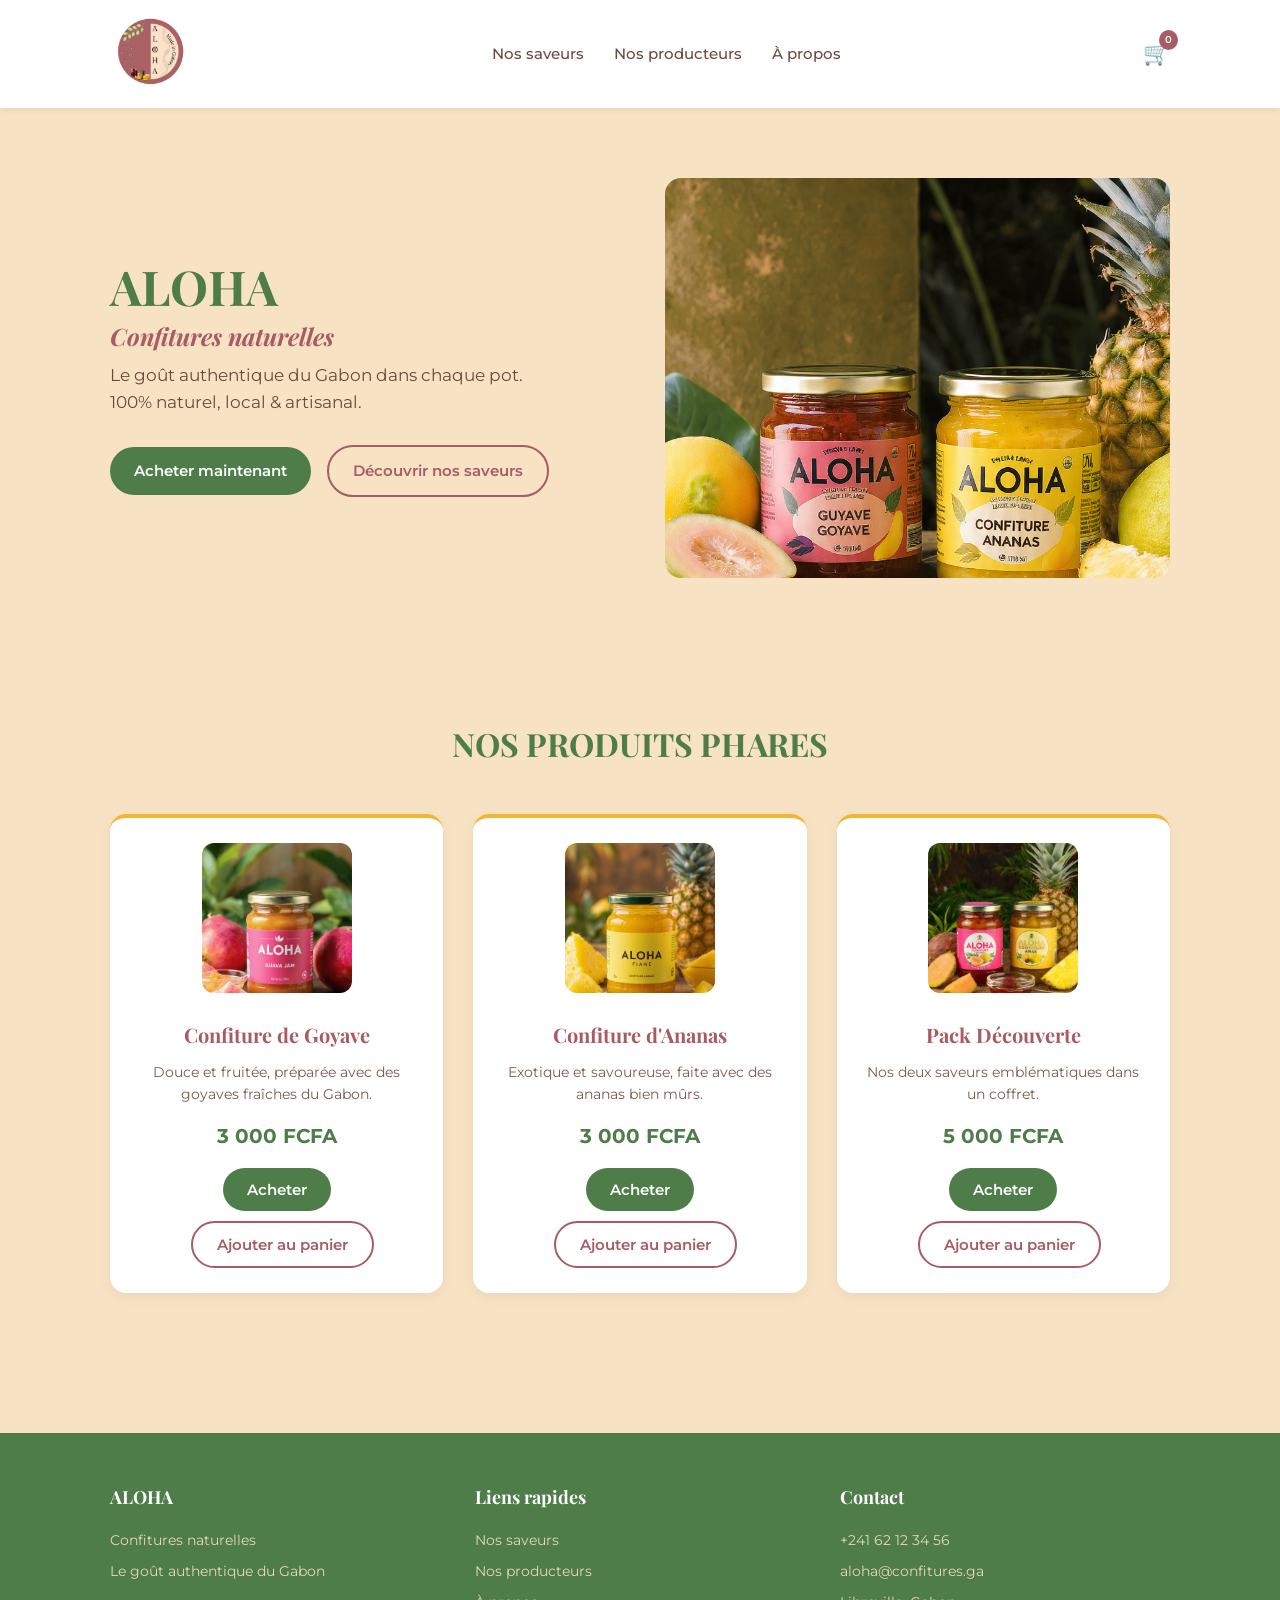
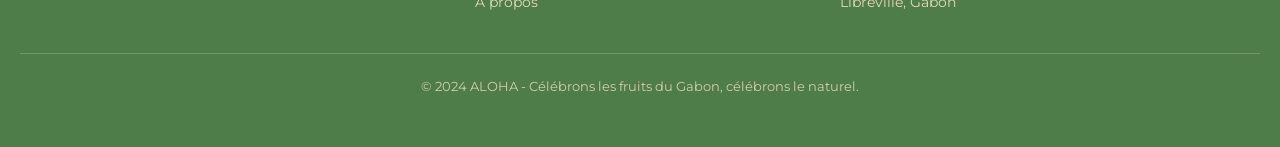
==== index.html @ ae3e5c3c "ajout des images" ====
<!DOCTYPE html>
<html lang="fr">
<head>
<meta charset="UTF-8">
<meta name="viewport" content="width=device-width, initial-scale=1.0">
<title>Aloha - Confitures naturelles</title>
<link href="https://fonts.googleapis.com/css2?family=Playfair+Display:wght@700&family=Montserrat:wght@400;500;600&display=swap" rel="stylesheet">
<link rel="stylesheet" href="/css/style.css">
</head>
<body>

<nav>
  <div class="container">
    <img src="/images/logo2.png" alt="Aloha Confitures naturelles" class="logo">
    <ul class="nav-links">
      <li><a href="/saveur.html">Nos saveurs</a></li>
      <li><a href="/producteur.html">Nos producteurs</a></li>
      <li><a href="#apropos">À propos</a></li>
    </ul>
    <a href="/panier.html" class="panier">🛒<span>0</span></a>
  </div>
</nav>

<section class="hero container">
  <div>
    <h1>ALOHA<span>Confitures naturelles</span></h1>
    <p>Le goût authentique du Gabon dans chaque pot.<br>100% naturel, local & artisanal.</p>
    <a href="#saveurs" class="btn">Acheter maintenant</a>
    <a href="#saveurs" class="btn btn-outline">Découvrir nos saveurs</a>
  </div>
  <img src="/images/hero.jpg" alt="Pots Aloha Goyave et Ananas avec fruits frais">
</section>

<section id="saveurs" class="produits">
  <div class="container">
    <h2>NOS PRODUITS PHARES</h2>
    <div class="grid">
      <div class="card">
        <img src="/images/goyave.jpg" alt="Confiture de Goyave">
        <h3>Confiture de Goyave</h3>
        <p>Douce et fruitée, préparée avec des goyaves fraîches du Gabon.</p>
        <span class="prix">3 000 FCFA</span>
        <div class="btn-group">
          <button class="btn">Acheter</button>
          <button class="btn btn-outline">Ajouter au panier</button>
        </div>
      </div>
      <div class="card">
        <img src="/images/ananas.jpg" alt="Confiture d'Ananas">
        <h3>Confiture d'Ananas</h3>
        <p>Exotique et savoureuse, faite avec des ananas bien mûrs.</p>
        <span class="prix">3 000 FCFA</span>
        <div class="btn-group">
          <button class="btn">Acheter</button>
          <button class="btn btn-outline">Ajouter au panier</button>
        </div>
      </div>
      <div class="card">
        <img src="/images/lesdeux.jpg" alt="Pack Découverte">
        <h3>Pack Découverte</h3>
        <p>Nos deux saveurs emblématiques dans un coffret.</p>
        <span class="prix">5 000 FCFA</span>
        <div class="btn-group">
          <button class="btn">Acheter</button>
          <button class="btn btn-outline">Ajouter au panier</button>
        </div>
      </div>
    </div>
  </div>
</section>

<footer>
  <div class="container footer-grid">
    <div>
      <h4>ALOHA</h4>
      <p>Confitures naturelles<br>Le goût authentique du Gabon</p>
    </div>
    <div>
      <h4>Liens rapides</h4>
      <a href="#saveurs">Nos saveurs</a><br>
      <a href="#producteurs">Nos producteurs</a><br>
      <a href="#apropos">À propos</a>
    </div>
    <div>
      <h4>Contact</h4>
      <p>+241 62 12 34 56<br>aloha@confitures.ga<br>Libreville, Gabon</p>
    </div>
  </div>
  <div class="copy">© 2024 ALOHA - Célébrons les fruits du Gabon, célébrons le naturel.</div>
</footer>
<script src="script.js"></script>
</body>
</html>
---- css/style.css ----
/* ===== CHARTE ALOHA ===== */
:root{
  --goyave: #A85B63;
  --creme: #F7E2C4;
  --ananas: #F2B632;
  --feuillage: #4E7D4A;
  --terre: #6B4A3D;
}

/* ===== RESET ===== */
*{
  margin: 0;
  padding: 0;
  box-sizing: border-box;
}

body{
  font-family: 'Montserrat', sans-serif;
  background: var(--creme);
  color: var(--terre);
  line-height: 1.6;
}

.container{
  max-width: 1100px;
  margin: 0 auto;
  padding: 0 20px;
}

h1, h2, h3{
  font-family: 'Playfair Display', serif;
  font-weight: 700;
}

/* ===== NAV ===== */
nav{
  background: #fff;
  box-shadow: 0 2px 8px rgba(0,0,0,0.06);
  position: sticky;
  top: 0;
  z-index: 100;
}

nav .container{
  display: flex;
  align-items: center;
  justify-content: space-between;
  padding: 14px 20px;
}

.logo{
 height: 5rem;
}

.nav-links{
  display: flex;
  gap: 30px;
  list-style: none;
}

.nav-links a{
  text-decoration: none;
  color: var(--terre);
  font-weight: 500;
  font-size: 15px;
  transition: color 0.2s;
}

.nav-links a:hover{
  color: var(--goyave);
}

.panier{
  font-size: 22px;
  text-decoration: none;
  position: relative;
}

.panier span{
  position: absolute;
  top: -6px;
  right: -8px;
  background: var(--goyave);
  color: #fff;
  font-size: 10px;
  border-radius: 50%;
  padding: 2px 6px;
  font-weight: 600;
}

/* ===== HERO ===== */
.hero{
  display: grid;
  grid-template-columns: 1fr 1fr;
  gap: 50px;
  align-items: center;
  padding: 70px 20px;
}

.hero h1{
  font-size: 48px;
  color: var(--feuillage);
  line-height: 1.15;
  margin-bottom: 12px;
}

.hero h1 span{
  color: var(--goyave);
  font-style: italic;
  display: block;
  font-size: 24px;
  margin-top: 8px;
}

.hero p{
  margin-bottom: 28px;
  color: var(--terre);
  font-size: 17px;
}

.hero img{
  width: 100%;
  height: 400px;
  background: #e8e8e8;
  border-radius: 16px;
  object-fit: cover;
}

/* ===== BOUTONS ===== */
.btn{
  background: var(--feuillage);
  color: #fff;
  padding: 12px 24px;
  border-radius: 30px;
  text-decoration: none;
  display: inline-block;
  font-weight: 600;
  border: 0;
  cursor: pointer;
  transition: all 0.2s;
  font-family: 'Montserrat', sans-serif;
  font-size: 15px;
}

.btn:hover{
  background: var(--goyave);
  transform: translateY(-2px);
}

.btn-outline{
  background: transparent;
  border: 2px solid var(--goyave);
  color: var(--goyave);
  margin-left: 12px;
}

.btn-outline:hover{
  background: var(--goyave);
  color: #fff;
}

.btn-group{
  display: flex;
  gap: 10px;
  justify-content: center;
  flex-wrap: wrap;
}

/* ===== PRODUITS ===== */
.produits{
  padding: 70px 20px;
}

.produits h2{
  text-align: center;
  font-size: 32px;
  margin-bottom: 45px;
  color: var(--feuillage);
}

.grid{
  display: grid;
  grid-template-columns: repeat(auto-fit, minmax(280px, 1fr));
  gap: 30px;
}

.card{
  background: #fff;
  padding: 25px;
  border-radius: 16px;
  text-align: center;
  box-shadow: 0 4px 14px rgba(0,0,0,0.05);
  border-top: 4px solid var(--ananas);
  transition: transform 0.2s;
}

.card:hover{
  transform: translateY(-5px);
}

.card img{
  width: 150px;
  height: 150px;
  background: #e8e8e8;
  border-radius: 12px;
  margin-bottom: 18px;
  object-fit: cover;
}

.card h3{
  margin-bottom: 10px;
  font-size: 20px;
  color: var(--goyave);
}

.card p{
  font-size: 14px;
  color: var(--terre);
  margin-bottom: 14px;
  opacity: 0.9;
}

.prix{
  font-weight: 700;
  color: var(--feuillage);
  font-size: 20px;
  margin-bottom: 16px;
  display: block;
}

/* ===== FOOTER ===== */
footer{
  background: var(--feuillage);
  color: var(--creme);
  padding: 50px 20px;
  margin-top: 70px;
}

.footer-grid{
  display: grid;
  grid-template-columns: repeat(auto-fit, minmax(200px, 1fr));
  gap: 35px;
}

footer h4{
  font-family: 'Playfair Display', serif;
  margin-bottom: 14px;
  font-size: 18px;
  color: #fff;
}

footer p, footer a{
  font-size: 14px;
  color: var(--creme);
  text-decoration: none;
  line-height: 2.2;
  opacity: 0.9;
}

footer a:hover{
  opacity: 1;
  text-decoration: underline;
}

.copy{
  border-top: 1px solid rgba(247,226,196,0.3);
  margin-top: 35px;
  padding-top: 22px;
  text-align: center;
  font-size: 13px;
  opacity: 0.8;
}

/* ===== MOBILE ===== */
@media(max-width: 768px){
  .hero{
    grid-template-columns: 1fr;
    text-align: center;
    padding: 40px 20px;
  }
  
  .hero img{
    order: -1;
    height: 280px;
  }
  
  .nav-links{
    display: none;
  }
  
  .btn-group{
    flex-direction: column;
  }
  
  .btn-outline{
    margin-left: 0;
    margin-top: 10px;
  }
}
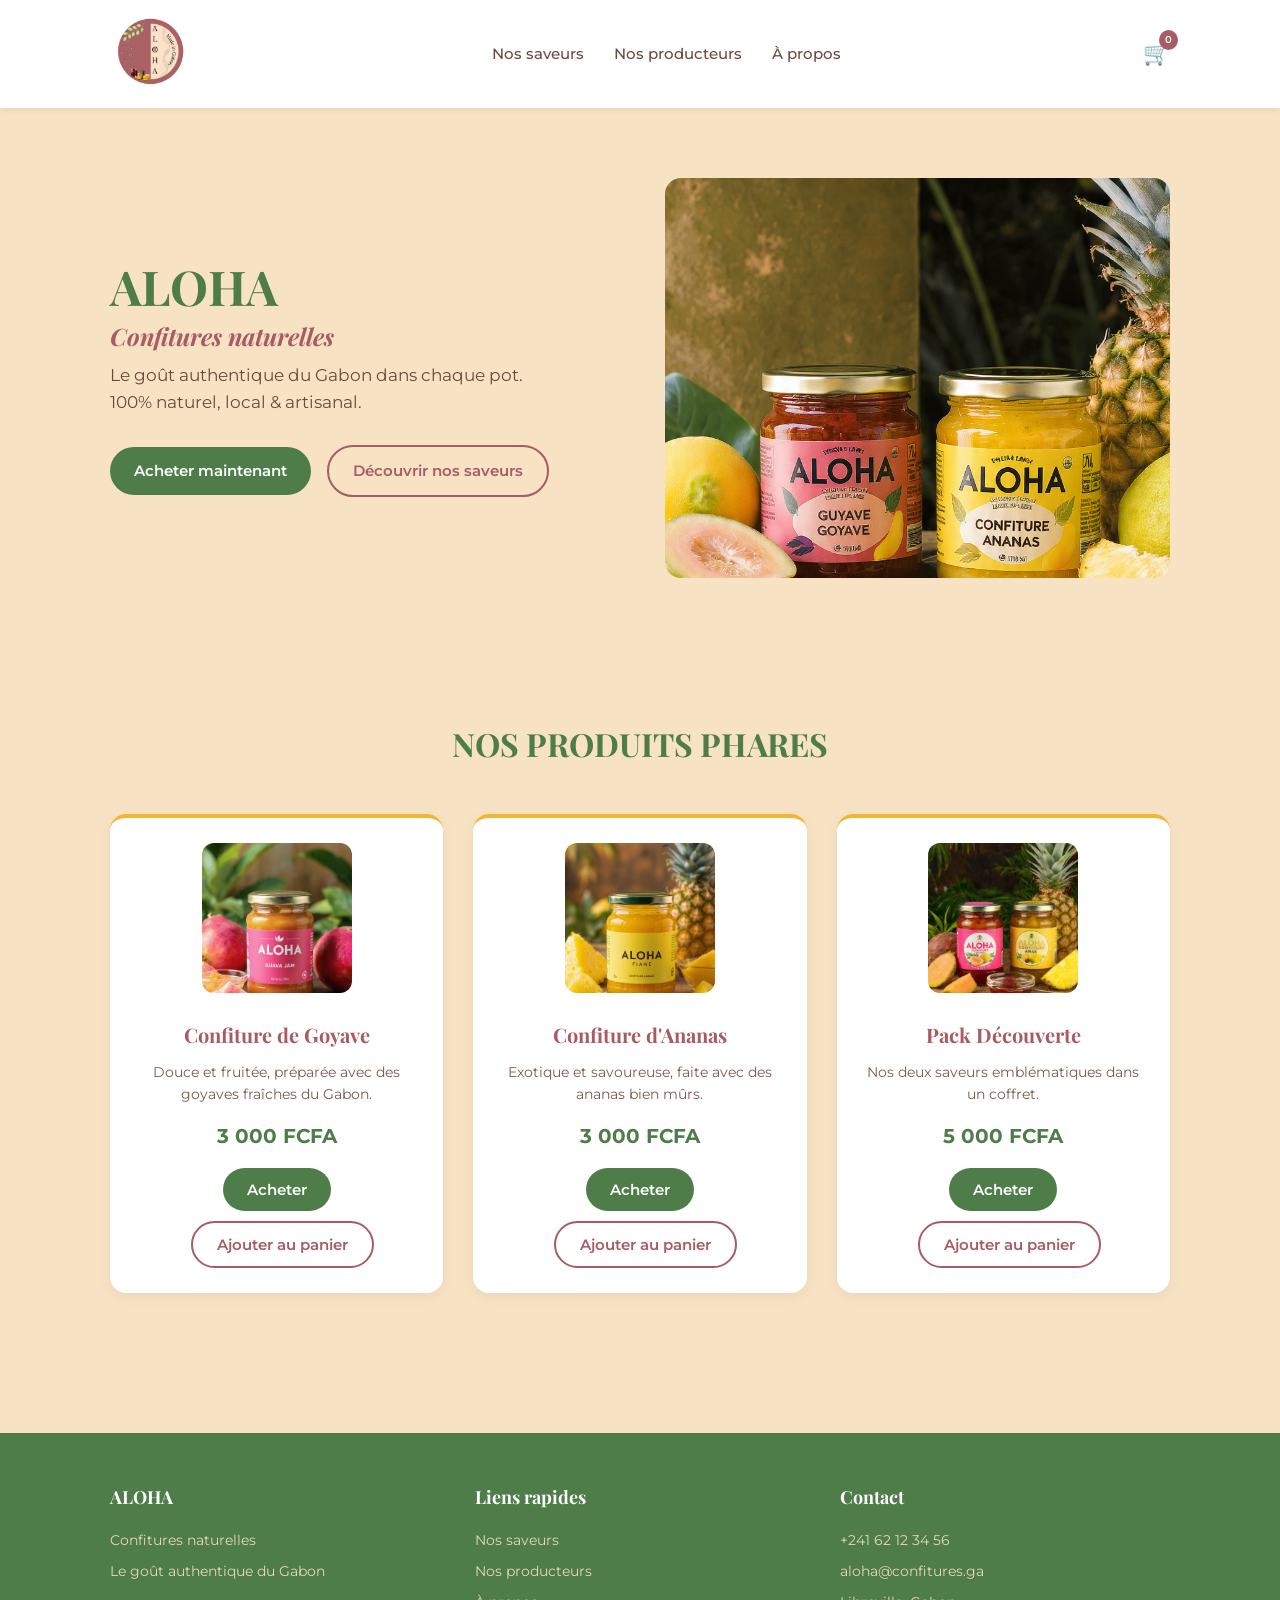
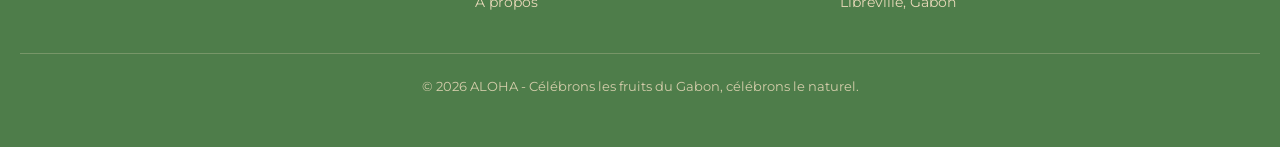
==== commit 2195ad35: "modification du footer" ====
--- a/index.html
+++ b/index.html
@@ -86,7 +86,7 @@
       <p>+241 62 12 34 56<br>aloha@confitures.ga<br>Libreville, Gabon</p>
     </div>
   </div>
-  <div class="copy">© 2024 ALOHA - Célébrons les fruits du Gabon, célébrons le naturel.</div>
+  <div class="copy">© 2026 ALOHA - Célébrons les fruits du Gabon, célébrons le naturel.</div>
 </footer>
 <script src="script.js"></script>
 </body>
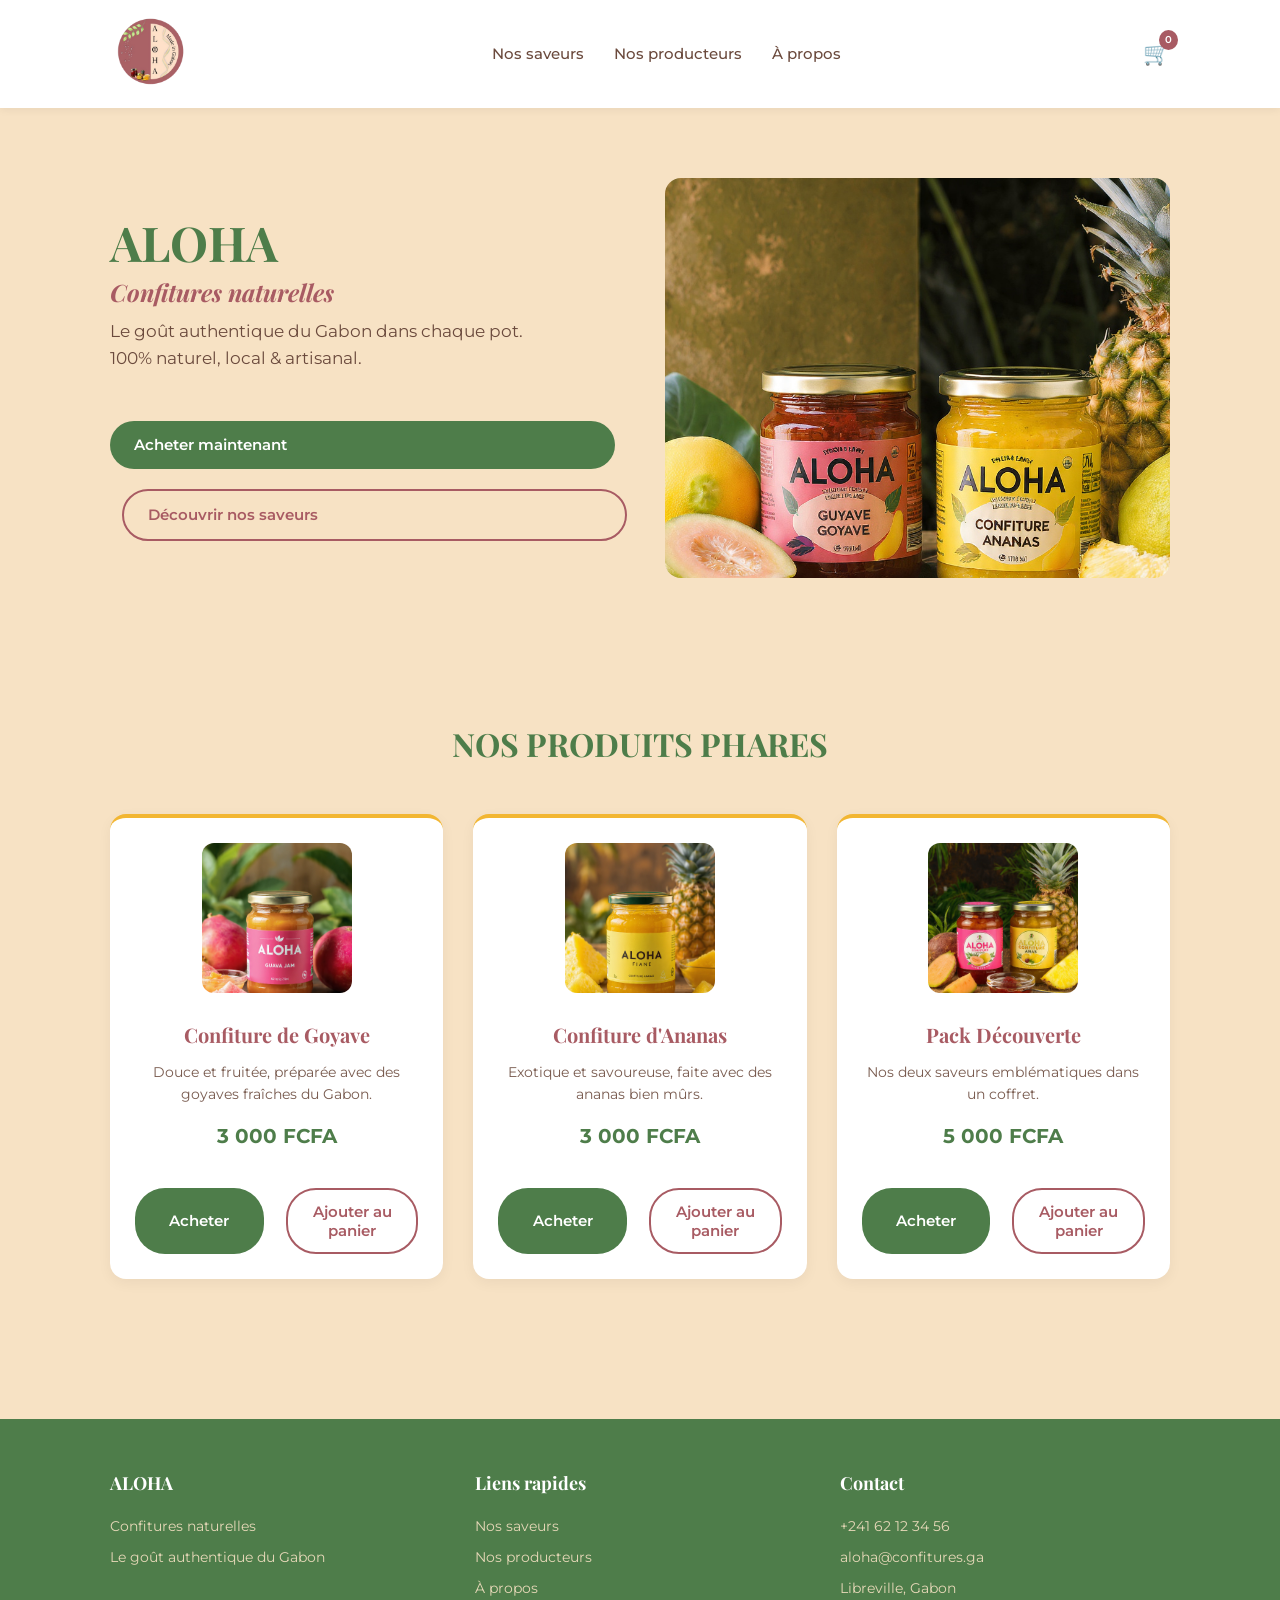
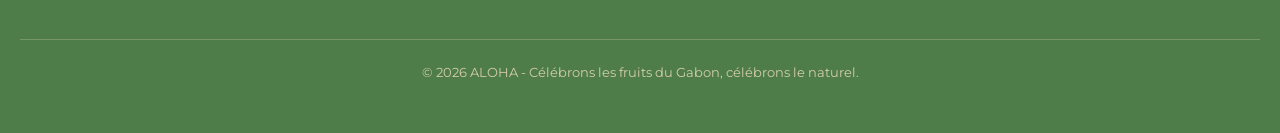
==== commit a0b5ea9c: "ajout du css" ====
--- a/index.html
+++ b/index.html
@@ -5,7 +5,7 @@
 <meta name="viewport" content="width=device-width, initial-scale=1.0">
 <title>Aloha - Confitures naturelles</title>
 <link href="https://fonts.googleapis.com/css2?family=Playfair+Display:wght@700&family=Montserrat:wght@400;500;600&display=swap" rel="stylesheet">
-<link rel="stylesheet" href="/css/style.css">
+<link rel="stylesheet" href="css/style.css">
 </head>
 <body>
 
--- a/css/style.css
+++ b/css/style.css
@@ -1,4 +1,7 @@
 /* ===== CHARTE ALOHA ===== */
+@import url(producteur.css);
+@import url(saveur.css);
+@import url(panier.css);
 :root{
   --goyave: #A85B63;
   --creme: #F7E2C4;
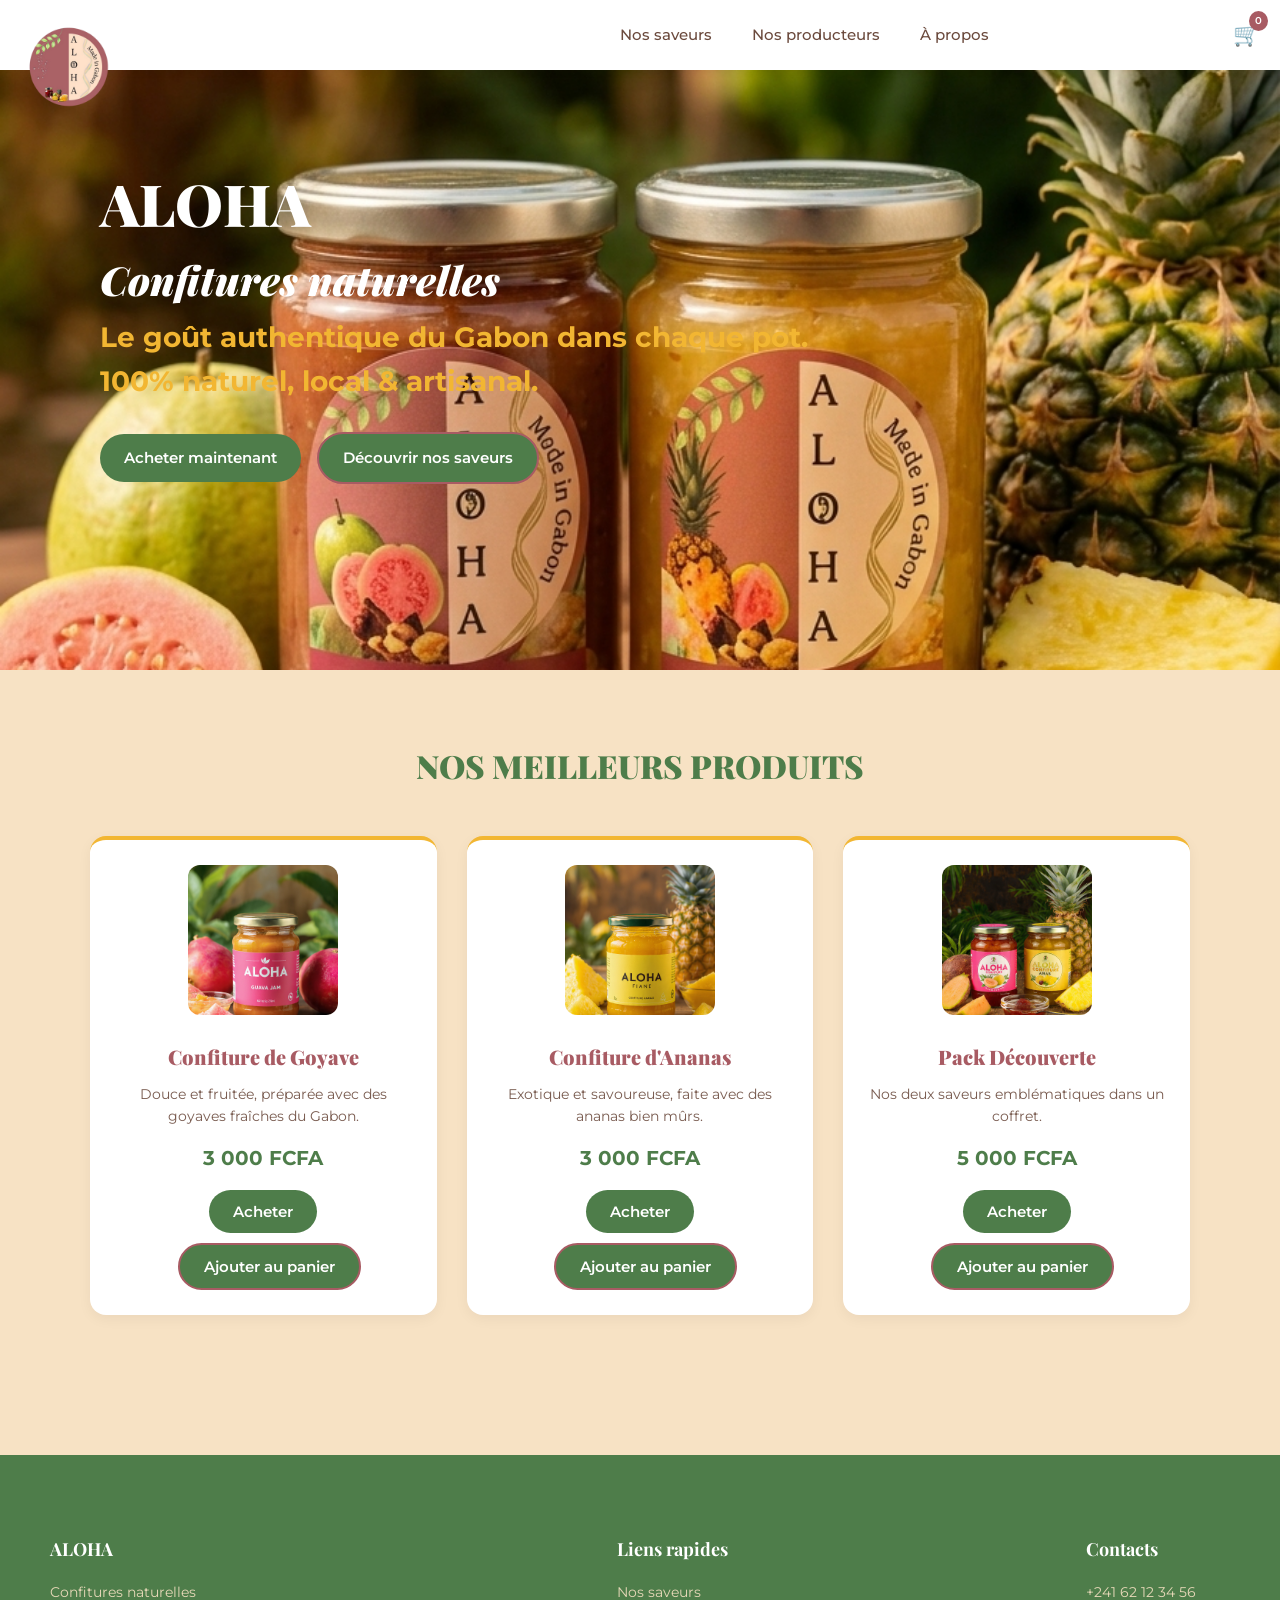
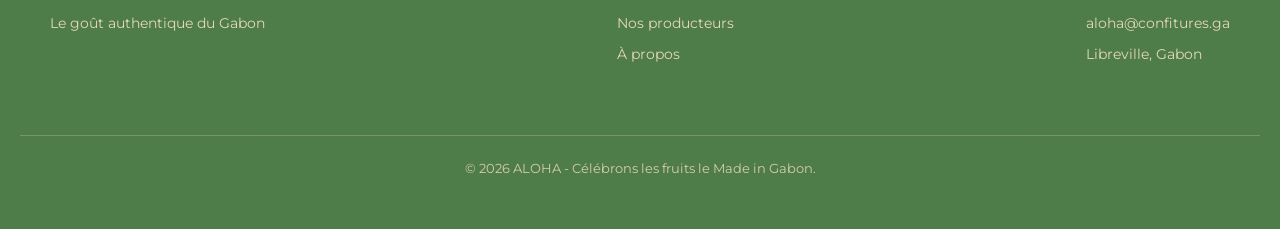
==== commit 37576e7c: "modification de la pade d'accueil" ====
--- a/index.html
+++ b/index.html
@@ -5,7 +5,7 @@
 <meta name="viewport" content="width=device-width, initial-scale=1.0">
 <title>Aloha - Confitures naturelles</title>
 <link href="https://fonts.googleapis.com/css2?family=Playfair+Display:wght@700&family=Montserrat:wght@400;500;600&display=swap" rel="stylesheet">
-<link rel="stylesheet" href="css/style.css">
+<link rel="stylesheet" href="/css/style.css">
 </head>
 <body>
 
@@ -28,12 +28,11 @@
     <a href="#saveurs" class="btn">Acheter maintenant</a>
     <a href="#saveurs" class="btn btn-outline">Découvrir nos saveurs</a>
   </div>
-  <img src="/images/hero.jpg" alt="Pots Aloha Goyave et Ananas avec fruits frais">
 </section>
 
 <section id="saveurs" class="produits">
   <div class="container">
-    <h2>NOS PRODUITS PHARES</h2>
+    <h2>NOS MEILLEURS PRODUITS</h2>
     <div class="grid">
       <div class="card">
         <img src="/images/goyave.jpg" alt="Confiture de Goyave">
@@ -82,11 +81,11 @@
       <a href="#apropos">À propos</a>
     </div>
     <div>
-      <h4>Contact</h4>
+      <h4>Contacts</h4>
       <p>+241 62 12 34 56<br>aloha@confitures.ga<br>Libreville, Gabon</p>
     </div>
   </div>
-  <div class="copy">© 2026 ALOHA - Célébrons les fruits du Gabon, célébrons le naturel.</div>
+  <div class="copy">© 2026 ALOHA - Célébrons les fruits le Made in Gabon.</div>
 </footer>
 <script src="script.js"></script>
 </body>
--- a/css/style.css
+++ b/css/style.css
@@ -1,7 +1,4 @@
 /* ===== CHARTE ALOHA ===== */
-@import url(producteur.css);
-@import url(saveur.css);
-@import url(panier.css);
 :root{
   --goyave: #A85B63;
   --creme: #F7E2C4;
@@ -24,15 +21,10 @@
   line-height: 1.6;
 }
 
-.container{
-  max-width: 1100px;
-  margin: 0 auto;
-  padding: 0 20px;
-}
 
 h1, h2, h3{
   font-family: 'Playfair Display', serif;
-  font-weight: 700;
+  font-weight: 900;
 }
 
 /* ===== NAV ===== */
@@ -42,6 +34,7 @@
   position: sticky;
   top: 0;
   z-index: 100;
+  
 }
 
 nav .container{
@@ -49,16 +42,22 @@
   align-items: center;
   justify-content: space-between;
   padding: 14px 20px;
+  gap:20px;
+  height: 70px;
+  
 }
 
 .logo{
- height: 5rem;
+ height: 6rem;
+ margin-top:  70px;
+ position: absolute;
 }
 
 .nav-links{
   display: flex;
-  gap: 30px;
+  gap: 40px;
   list-style: none;
+  margin-left: 600px;
 }
 
 .nav-links a{
@@ -93,32 +92,35 @@
 
 /* ===== HERO ===== */
 .hero{
-  display: grid;
-  grid-template-columns: 1fr 1fr;
-  gap: 50px;
-  align-items: center;
-  padding: 70px 20px;
+  padding: 100px;
+  height: 600px;
+  background-image: url('/images/bg-img.png');
+  background-size: cover; 
+  background-position: center; 
+  background-repeat: no-repeat; 
 }
 
 .hero h1{
-  font-size: 48px;
-  color: var(--feuillage);
+  font-size: 58px;
+  color: #fff;
   line-height: 1.15;
   margin-bottom: 12px;
 }
 
 .hero h1 span{
-  color: var(--goyave);
+  color: #fff;
   font-style: italic;
   display: block;
-  font-size: 24px;
+  font-size: 40px;
   margin-top: 8px;
+  margin-top: 20px;
 }
 
 .hero p{
   margin-bottom: 28px;
-  color: var(--terre);
-  font-size: 17px;
+  color: var(--ananas);
+  font-weight: bold;
+  font-size: 28px;
 }
 
 .hero img{
@@ -153,8 +155,9 @@
 .btn-outline{
   background: transparent;
   border: 2px solid var(--goyave);
-  color: var(--goyave);
+  color: #fff;
   margin-left: 12px;
+  background: var(--feuillage);
 }
 
 .btn-outline:hover{
@@ -185,6 +188,8 @@
   display: grid;
   grid-template-columns: repeat(auto-fit, minmax(280px, 1fr));
   gap: 30px;
+  max-width: 1100px;
+  margin: 0 auto;
 }
 
 .card{
@@ -237,12 +242,15 @@
   color: var(--creme);
   padding: 50px 20px;
   margin-top: 70px;
+  
 }
 
 .footer-grid{
   display: grid;
-  grid-template-columns: repeat(auto-fit, minmax(200px, 1fr));
-  gap: 35px;
+  grid-template-columns: repeat(auto-fit, minmax(3, 1fr));
+  display: flex;
+  justify-content: space-between;
+  padding: 30px 30px;
 }
 
 footer h4{
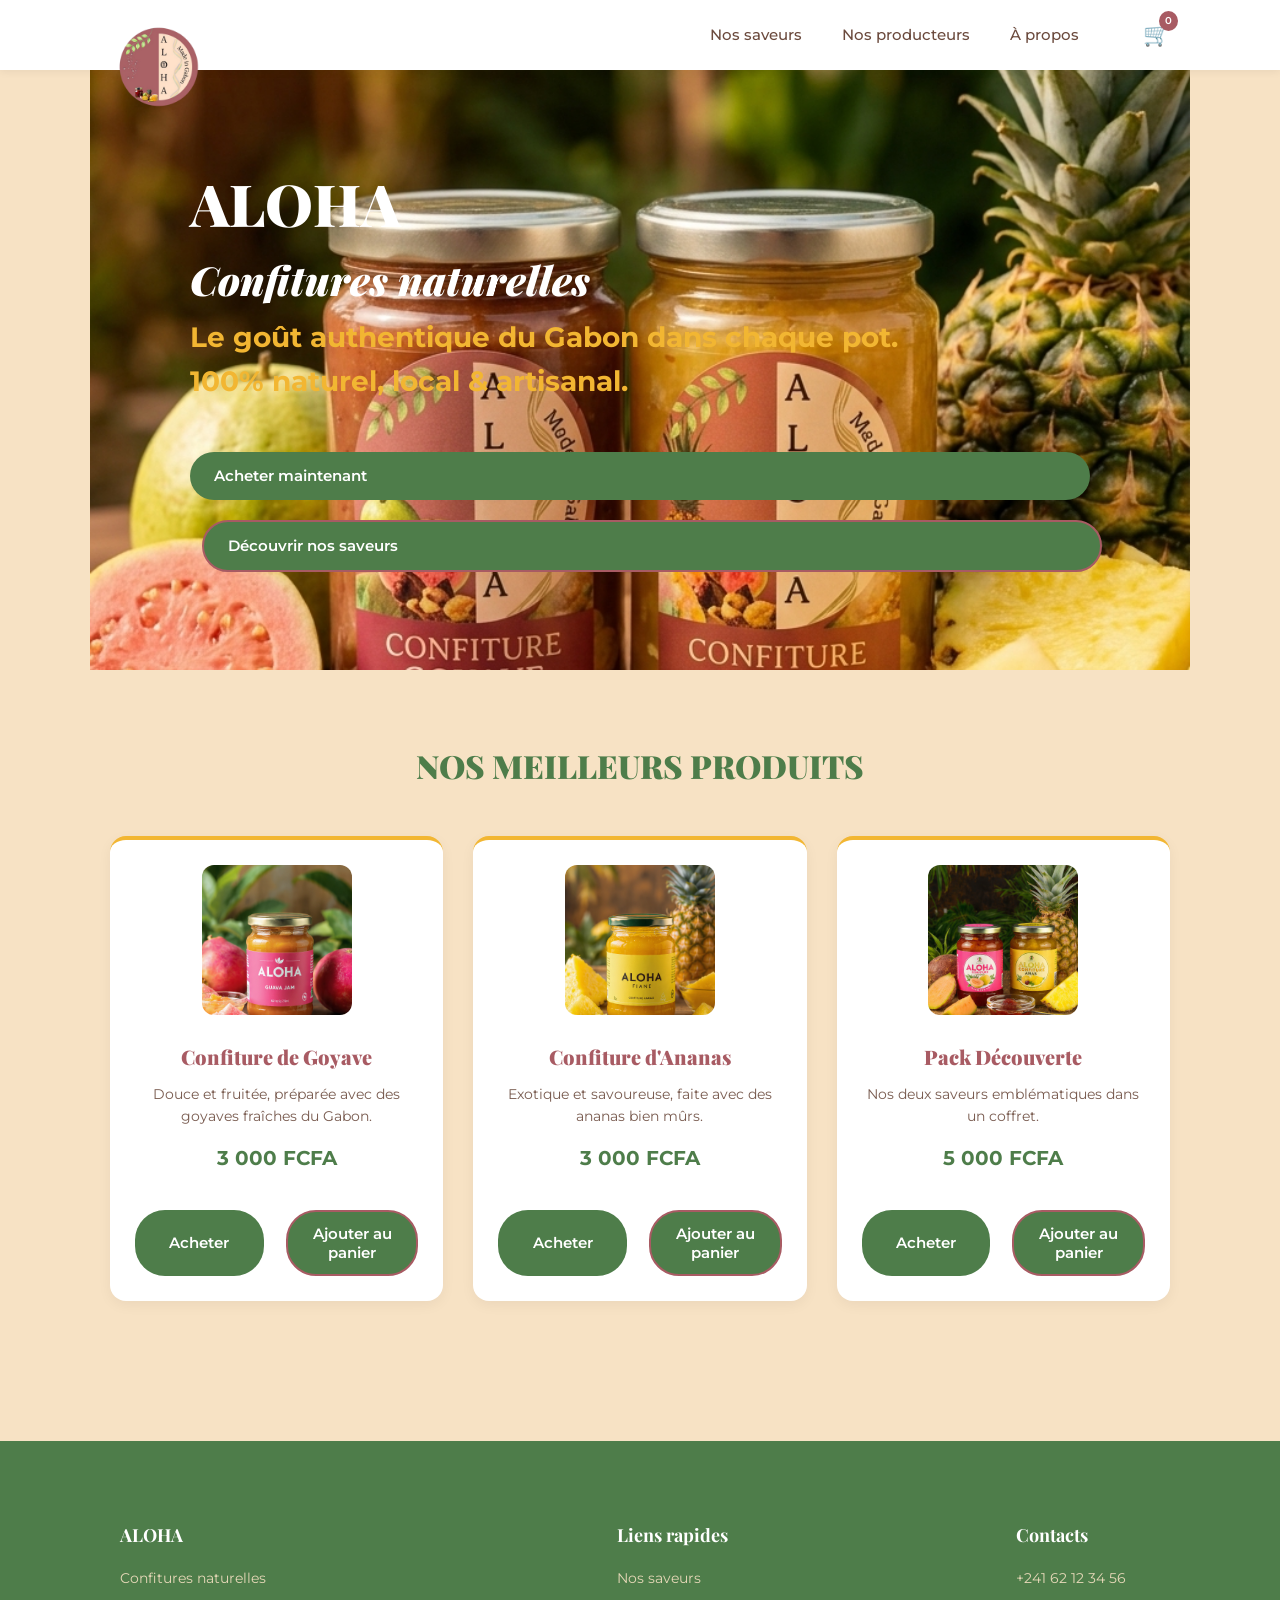
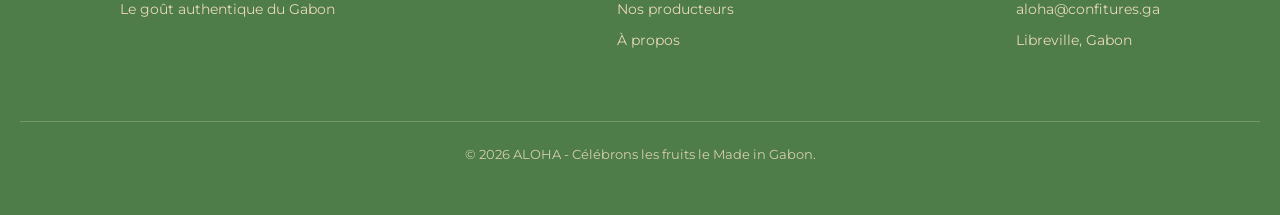
==== commit 76b6fdf3: "Merge remote-tracking branch 'origin/marva' into develop" ====
--- a/index.html
+++ b/index.html
@@ -5,19 +5,19 @@
 <meta name="viewport" content="width=device-width, initial-scale=1.0">
 <title>Aloha - Confitures naturelles</title>
 <link href="https://fonts.googleapis.com/css2?family=Playfair+Display:wght@700&family=Montserrat:wght@400;500;600&display=swap" rel="stylesheet">
-<link rel="stylesheet" href="/css/style.css">
+<link rel="stylesheet" href="css/style.css">
 </head>
 <body>
 
 <nav>
   <div class="container">
-    <img src="/images/logo2.png" alt="Aloha Confitures naturelles" class="logo">
+    <img src="images/logo2.png" alt="Aloha Confitures naturelles" class="logo">
     <ul class="nav-links">
-      <li><a href="/saveur.html">Nos saveurs</a></li>
-      <li><a href="/producteur.html">Nos producteurs</a></li>
+      <li><a href="./saveur.html">Nos saveurs</a></li>
+      <li><a href="producteur.html">Nos producteurs</a></li>
       <li><a href="#apropos">À propos</a></li>
     </ul>
-    <a href="/panier.html" class="panier">🛒<span>0</span></a>
+    <a href="panier.html" class="panier">🛒<span>0</span></a>
   </div>
 </nav>
 
@@ -35,7 +35,7 @@
     <h2>NOS MEILLEURS PRODUITS</h2>
     <div class="grid">
       <div class="card">
-        <img src="/images/goyave.jpg" alt="Confiture de Goyave">
+        <img src="images/goyave.jpg" alt="Confiture de Goyave">
         <h3>Confiture de Goyave</h3>
         <p>Douce et fruitée, préparée avec des goyaves fraîches du Gabon.</p>
         <span class="prix">3 000 FCFA</span>
@@ -45,7 +45,7 @@
         </div>
       </div>
       <div class="card">
-        <img src="/images/ananas.jpg" alt="Confiture d'Ananas">
+        <img src="images/ananas.jpg" alt="Confiture d'Ananas">
         <h3>Confiture d'Ananas</h3>
         <p>Exotique et savoureuse, faite avec des ananas bien mûrs.</p>
         <span class="prix">3 000 FCFA</span>
@@ -55,7 +55,7 @@
         </div>
       </div>
       <div class="card">
-        <img src="/images/lesdeux.jpg" alt="Pack Découverte">
+        <img src="images/lesdeux.jpg" alt="Pack Découverte">
         <h3>Pack Découverte</h3>
         <p>Nos deux saveurs emblématiques dans un coffret.</p>
         <span class="prix">5 000 FCFA</span>
--- a/css/style.css
+++ b/css/style.css
@@ -1,4 +1,8 @@
+
 /* ===== CHARTE ALOHA ===== */
+@import url(producteur.css);
+@import url(saveur.css);
+@import url(panier.css);
 :root{
   --goyave: #A85B63;
   --creme: #F7E2C4;
